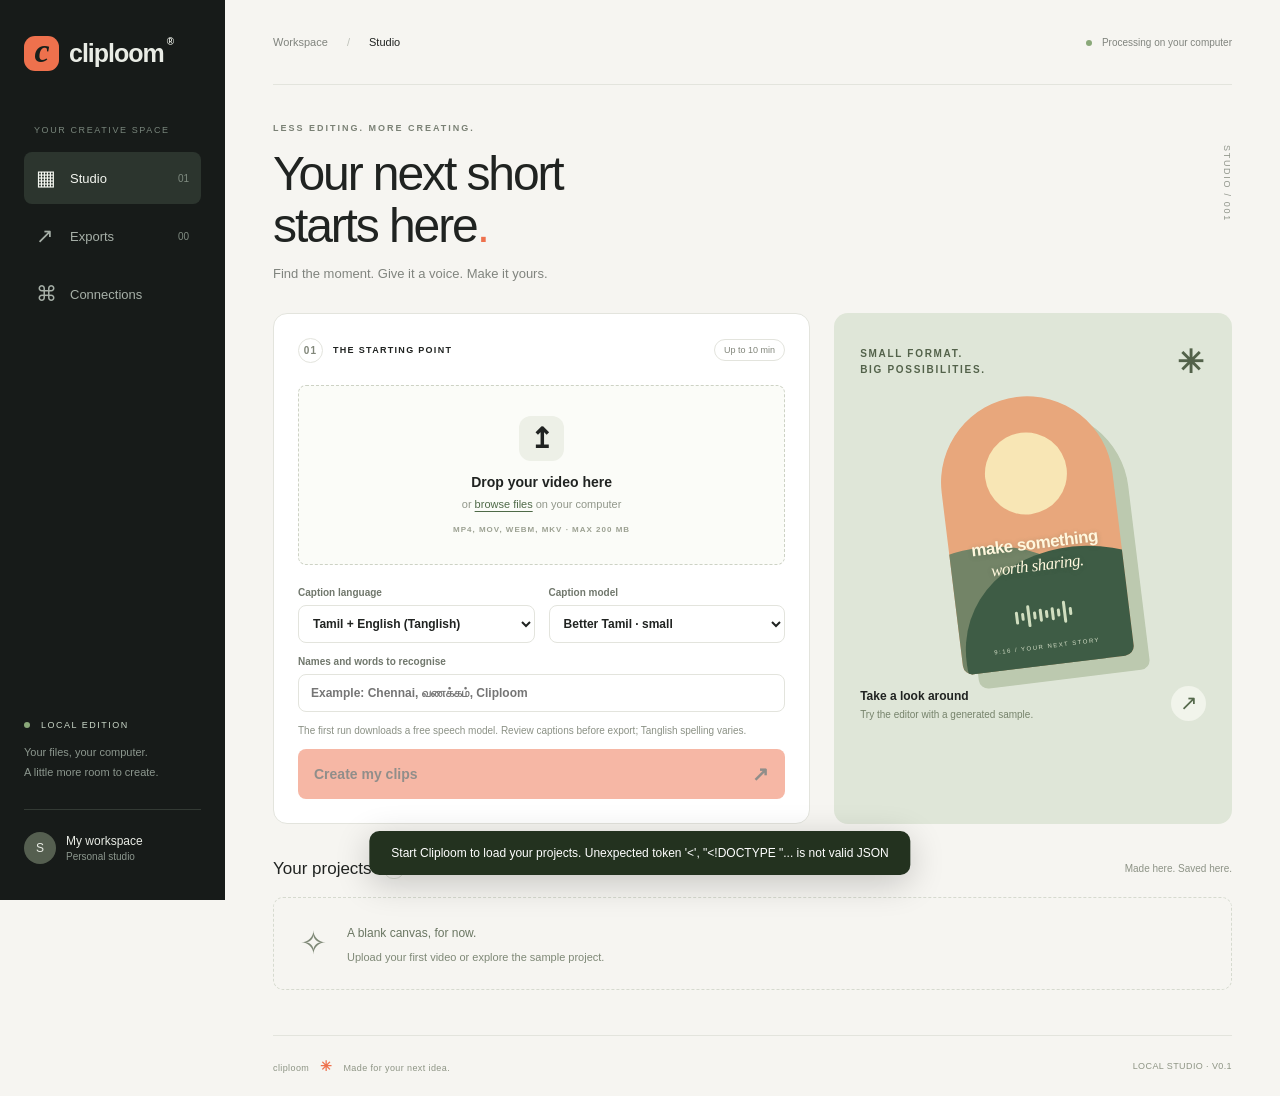
==== static/index.html @ 03f99c0c "Release Cliploom local editor and public site" ====
<!doctype html>
<html lang="en"><head><meta charset="utf-8"><meta name="viewport" content="width=device-width,initial-scale=1"><meta name="theme-color" content="#141517"><meta name="description" content="Add Tamil, Tanglish and English subtitles to videos. Edit captions, choose six colours and export vertical MP4 clips or SRT captions with Cliploom."><title>Cliploom — Tamil & Tanglish Video Subtitle Adder</title><link rel="icon" href="/static/icon.svg"><link rel="manifest" href="/static/manifest.json"><link rel="stylesheet" href="/static/style.css"><script defer src="/static/app.js"></script></head>
<body>
<aside class="sidebar"><a class="brand" href="/"><span class="brand-icon">c</span>cliploom<span class="brand-dot">®</span></a><div class="workspace-label">YOUR CREATIVE SPACE</div><nav><button class="nav-item active" data-view="studio"><span>▦</span> Studio <small>01</small></button><button class="nav-item" data-view="exports"><span>↗</span> Exports <small id="export-count">00</small></button><button class="nav-item" data-view="connect"><span>⌘</span> Connections</button></nav><div class="sidebar-foot"><div class="local-badge"><i></i> LOCAL EDITION</div><p>Your files, your computer.<br>A little more room to create.</p><div class="profile"><span>S</span><div>My workspace<small>Personal studio</small></div></div></div></aside>
<main><header><div class="breadcrumb">Workspace <span>/</span> <b id="page-label">Studio</b></div><span class="private"><i></i> Processing on your computer</span></header>
<section id="studio-view" class="view">
<div class="page-heading"><div class="eyebrow">LESS EDITING. MORE CREATING.</div><h1>Your next short<br>starts here<span>.</span></h1><p>Find the moment. Give it a voice. Make it yours.</p><span class="edition">STUDIO / 001</span></div>
<div class="create-grid"><div class="upload-card"><div class="card-top"><span class="step">01</span><span>THE STARTING POINT</span><span class="tag">Up to 10 min</span></div><label class="dropzone" id="dropzone" for="video-input"><input id="video-input" type="file" accept=".mp4,.mov,.webm,.mkv"><span class="upload-symbol">↥</span><strong id="file-label">Drop your video here</strong><span>or <u>browse files</u> on your computer</span><small>MP4, MOV, WEBM, MKV · MAX 200 MB</small></label><div class="upload-options"><label>Caption language<select id="language"><option value="mixed">Tamil + English (Tanglish)</option><option value="ta">Tamil</option><option value="en">English</option><option value="auto">Auto-detect</option></select></label><label>Caption model<select id="quality"><option value="small">Better Tamil · small</option><option value="base">Faster · base</option><option value="tiny">Quick draft · tiny</option></select></label></div><label class="vocabulary-label">Names and words to recognise<input id="vocabulary" maxlength="1000" placeholder="Example: Chennai, வணக்கம், Cliploom"></label><p class="fineprint">The first run downloads a free speech model. Review captions before export; Tanglish spelling varies.</p><button class="primary wide" id="create-btn" disabled>Create my clips <span>↗</span></button><button class="secondary wide mobile-demo" id="demo-mobile">Try a sample project ↗</button><div class="upload-progress" id="upload-progress" hidden><progress max="100" value="0"></progress><span></span></div></div>
<div class="inspiration"><div class="inspiration-top"><span>SMALL FORMAT.<br>BIG POSSIBILITIES.</span><span class="spark">✳</span></div><div class="art-frame"><div class="art-sun"></div><div class="art-hill one"></div><div class="art-hill two"></div><span class="art-caption">make something<br><em>worth sharing.</em></span><div class="art-timeline"><i></i><i></i><i></i><i></i><i></i><i></i><i></i><i></i><i></i><i></i></div><span class="art-label">9:16 / YOUR NEXT STORY</span></div><div class="demo-link"><div><strong>Take a look around</strong><small>Try the editor with a generated sample.</small></div><button id="demo-btn" aria-label="Create a sample project">↗</button></div></div></div>
<div class="section-heading"><h2>Your projects <span id="project-count">0</span></h2><span>Made here. Saved here.</span></div><div id="project-list" class="project-grid"></div><div id="empty-state" class="empty"><span>✧</span><div><strong>A blank canvas, for now.</strong><p>Upload your first video or explore the sample project.</p></div></div>
</section>
<section id="editor-view" class="view" hidden><button class="text-button" id="back-btn">← Back to studio</button><div class="editor-title"><div><div class="eyebrow">THE EDITING ROOM</div><h1 id="project-name"></h1></div><span class="pill" id="project-badge"></span></div><div id="job-panel" class="job-panel" hidden><span class="spinner"></span><div><strong id="job-message"></strong><progress id="job-progress" max="100"></progress><p id="job-error"></p></div><button id="retry-btn" class="secondary" hidden>Retry captions</button></div>
<div class="editor-grid"><div class="preview-panel"><div class="video-wrap"><video id="preview" controls playsinline preload="metadata"></video><div id="caption-overlay"></div></div><div class="preview-note">Source preview · framing and caption styling are applied during export</div><div class="range-controls"><label>Start (seconds)<input type="number" id="clip-start" min="0" step="0.1" value="0"></label><span>→</span><label>End (seconds)<input type="number" id="clip-end" min="0" step="0.1" value="30"></label><button id="preview-range" class="secondary">Play selection</button></div><div class="export-options"><label>Clip title<input id="clip-title" maxlength="120" value="My short"></label><div class="two-cols"><label>Frame<select id="framing"><option value="fit">Fit · keep whole frame</option><option value="crop">Fill · centre crop</option></select></label><label>Caption style<select id="caption-style"><option value="bold">Sunshine yellow</option><option value="clean">Clean white</option><option value="mint">Mint green</option><option value="coral">Coral pink</option><option value="lavender">Lavender</option><option value="sky">Sky blue</option></select></label></div><label class="check-label"><input type="checkbox" id="burn-captions" checked> Include captions in video</label><button class="primary wide" id="render-btn">Export vertical clip <span>↗</span></button><small class="fineprint">720 × 1280 · MP4 · Up to 90 seconds per clip · No watermark</small></div></div>
<div class="edit-panel"><div class="tabbar"><button class="selected" data-tab="clips">Suggested cuts</button><button data-tab="captions">Captions</button></div><div id="clips-tab"><p class="panel-intro" id="suggestion-note">Starting points based on transcript timing. Adjust the range to tell a complete story.</p><div id="clip-list"></div><div class="ai-box"><span class="eyebrow">OPTIONAL / LOCAL AI</span><strong>A second pair of eyes.</strong><p>Use an installed Ollama model to suggest moments and titles.</p><select id="ollama-model"><option value="">Checking local models…</option></select><button class="secondary wide" id="suggest-btn" disabled>Suggest with local AI</button><small id="ollama-note"></small></div></div><div id="captions-tab" hidden><p class="panel-intro">Click a timestamp to jump. Correct the text, then save before exporting.</p><div id="caption-list"></div><button class="secondary wide" id="save-captions">Save caption edits</button><p id="caption-save-state" aria-live="polite"></p></div></div></div><div class="section-heading"><h2>Finished clips</h2><span>Ready for your next audience.</span></div><div id="project-exports" class="project-grid"></div></section>
<section id="exports-view" class="view" hidden><div class="page-heading"><div class="eyebrow">READY WHEN YOU ARE</div><h1>Your finished<br>stories<span>.</span></h1><p>Every export, in one place.</p></div><div id="all-exports" class="project-grid"></div></section>
<section id="connect-view" class="view" hidden><div class="page-heading"><div class="eyebrow">YOUR WORKFLOW, CONNECTED</div><h1>Bring your<br>assistant along<span>.</span></h1><p>Use the same studio from a compatible MCP client.</p></div><div class="connection-grid"><article class="connection-card"><span class="connection-icon">⌘</span><h2>MCP connection</h2><p>List projects, read transcripts, request an export, and find finished clips. Start Cliploom first, then connect using the included configuration file.</p><div class="code-label">IN YOUR CLIPLOOM FOLDER</div><code>mcp-config.json</code><p class="fineprint">Local stdio transport. Compatible desktop clients can launch it. Cloud-only assistants need additional hosting and authentication.</p><div class="chips"><span>list_projects</span><span>get_project</span><span>render_clip</span><span>get_exports</span></div></article><article class="connection-card"><span class="connection-icon orange">✳</span><h2>Keep your budget for later.</h2><p>This edition processes video and speech on your computer. No paid AI account is required.</p><ul class="feature-list"><li>Local speech recognition</li><li>Optional Ollama integration</li><li>No watermark on exports</li><li>Files stored in the app’s data folder</li></ul><p class="fineprint">Public hosting, payments, channel publishing and native mobile apps are future work. This is your personal working prototype.</p></article></div></section>
<footer><span>cliploom <b>✳</b> Made for your next idea.</span><span>LOCAL STUDIO · V0.1</span></footer></main><div id="toast" role="status" aria-live="polite" hidden></div>
</body></html>
---- static/style.css ----
:root{--bg:#f6f5f1;--ink:#202321;--muted:#80847e;--line:#e3e4dd;--orange:#ee714d;--dark:#171b19;--paper:#fff;--green:#496a4b}*{box-sizing:border-box}body{margin:0;background:var(--bg);color:var(--ink);font:14px 'Segoe UI',Arial,sans-serif}button,input,select,textarea{font:inherit}button,a,input,select,textarea{outline-offset:4px}button{cursor:pointer}button:disabled{opacity:.5;cursor:not-allowed}button{border:0}a{color:inherit}button,input,select,textarea{border-radius:8px}input,select,textarea{border:1px solid var(--line);padding:11px 12px;background:white;color:var(--ink)}input:focus,select:focus,textarea:focus{outline:2px solid #ee714d77}label{font-size:12px;font-weight:600}select,input:not([type=checkbox]),textarea{width:100%;margin-top:7px}.sidebar{width:225px;background:var(--dark);color:#e9ece5;position:fixed;inset:0 auto 0 0;padding:36px 24px;display:flex;flex-direction:column}.brand{font-size:25px;font-weight:700;letter-spacing:-1px;display:flex;align-items:center;gap:10px;text-decoration:none}.brand-icon{background:var(--orange);font:italic 700 34px Georgia;color:#17201b;border-radius:11px;width:35px;height:35px;text-align:center;line-height:30px}.brand-dot{font-size:10px;margin-left:-7px;align-self:flex-start}.workspace-label{font-size:9px;letter-spacing:1.6px;color:#78857b;margin:54px 10px 17px}nav{display:grid;gap:6px}.nav-item{background:transparent;color:#a7b0a8;text-align:left;padding:14px 12px;display:flex;align-items:center;gap:12px;font-size:13px}.nav-item span{font-size:21px;width:22px}.nav-item small{margin-left:auto;font-size:10px;color:#7f8b80}.nav-item.active{background:#2c352e;color:#f4f6f0}.sidebar-foot{margin-top:auto}.local-badge{font-size:9px;letter-spacing:1.5px;color:#c9d6c7}.local-badge i,.private i{display:inline-block;width:6px;height:6px;background:#8aa879;border-radius:100%;margin-right:7px}.sidebar-foot p{font-size:11px;line-height:1.8;color:#8c978e;margin:13px 0 26px}.profile{border-top:1px solid #333a34;padding-top:22px;display:flex;gap:10px;align-items:center;font-size:12px}.profile>span{background:#555f50;border-radius:50%;width:32px;height:32px;display:grid;place-items:center}.profile small{display:block;color:#8c978e;font-size:10px;margin-top:3px}main{margin-left:225px;padding:0 48px;max-width:1700px}header{height:85px;border-bottom:1px solid var(--line);display:flex;justify-content:space-between;align-items:center;font-size:11px;color:var(--muted)}.breadcrumb span{margin:0 16px;color:#bec1b9}.breadcrumb b{color:var(--ink);font-weight:500}.private{font-size:10px}.view{padding-top:38px}[hidden]{display:none!important}.page-heading{position:relative;margin-bottom:32px}.eyebrow{font-size:9px;letter-spacing:2px;font-weight:700;color:#7a8175}.page-heading h1{font-size:48px;letter-spacing:-2.1px;line-height:1.08;font-weight:500;margin:15px 0 14px}.page-heading h1>span{color:var(--orange)}.page-heading p{font-size:13px;color:var(--muted)}.edition{position:absolute;right:0;top:22px;font-size:9px;letter-spacing:1.7px;color:#90958b;writing-mode:vertical-rl}.create-grid{display:grid;grid-template-columns:1.35fr 1fr;gap:24px}.upload-card{background:white;border:1px solid var(--line);border-radius:14px;padding:24px}.card-top{display:flex;align-items:center;gap:10px;font-size:9px;letter-spacing:1.3px;font-weight:600}.step{width:25px;height:25px;border:1px solid var(--line);border-radius:50%;display:grid;place-items:center;color:#808679;font-size:10px}.tag{margin-left:auto;border:1px solid var(--line);border-radius:30px;padding:5px 9px;letter-spacing:0;font-size:9px;font-weight:400;color:#81857a}.dropzone{margin:22px 0;min-height:180px;border:1px dashed #cdd2c5;background:#fbfcf8;border-radius:8px;display:flex;align-items:center;justify-content:center;flex-direction:column;cursor:pointer;gap:8px}.dropzone.drag{background:#f6e6dd;border-color:var(--orange)}.dropzone input{position:absolute;width:1px;height:1px;opacity:0}.dropzone:focus-within{outline:2px solid var(--orange)}.upload-symbol{font-size:28px;background:#edf0e7;border-radius:12px;width:45px;height:45px;display:grid;place-items:center;margin-bottom:5px}.dropzone strong{font-size:14px;max-width:90%;overflow:hidden;text-overflow:ellipsis;white-space:nowrap}.dropzone>span:not(.upload-symbol){font-weight:400;font-size:11px;color:#91978a}.dropzone u{color:#4f6a48;text-underline-offset:3px}.dropzone small{font-size:8px;letter-spacing:1px;color:#9ca192;margin-top:7px}.upload-options,.two-cols{display:grid;grid-template-columns:1fr 1fr;gap:14px}.upload-options label{font-size:10px;color:#70776c}.upload-options select{font-size:12px;padding:10px}.fineprint{font-size:10px;line-height:1.7;color:#8b9185}.primary{background:var(--orange);padding:13px 16px;color:#241f18;text-align:left;font-weight:600;display:flex;justify-content:space-between;align-items:center}.primary span{font-size:20px}.primary:hover:not(:disabled){background:#e9613c}.wide{width:100%}.secondary{border:1px solid #d6dacf;background:#fafbf7;color:#3d4c38;padding:10px 15px;font-size:12px}.secondary:hover:not(:disabled){background:#edf1e8}.inspiration{border-radius:14px;background:#dfe6d8;padding:24px 26px 20px;position:relative;overflow:hidden}.inspiration-top{display:flex;justify-content:space-between;align-items:center;font-size:10px;letter-spacing:1.7px;line-height:1.6;color:#53624a;font-weight:600}.spark{font-size:32px}.art-frame{position:relative;height:270px;width:172px;margin:8px auto 15px;border-radius:90px 90px 10px 10px;background:#e8a77c;overflow:hidden;transform:rotate(-7deg);box-shadow:14px 16px 0 #bcc9af}.art-sun{position:absolute;background:#f8e6b5;width:82px;height:82px;border-radius:50%;top:36px;left:45px}.art-hill{position:absolute;width:280px;height:230px;border-radius:50%;bottom:-110px;left:-130px;transform:rotate(-25deg);background:#738467}.art-hill.two{background:#3e5c45;left:0;bottom:-120px;transform:rotate(25deg)}.art-caption{position:absolute;top:137px;width:100%;text-align:center;color:#fff7dd;font-size:17px;letter-spacing:-.5px;font-weight:600;line-height:1.3;text-shadow:0 1px 5px #3e5c4555}.art-caption em{font-family:Georgia;font-weight:400}.art-timeline{display:flex;align-items:center;justify-content:center;gap:3px;position:absolute;bottom:40px;left:20px;right:20px}.art-timeline i{width:3px;height:13px;background:#d0debf;border-radius:2px}.art-timeline i:nth-child(3n){height:22px}.art-timeline i:nth-child(2n){height:8px}.art-label{position:absolute;bottom:16px;width:100%;text-align:center;font-size:6px;letter-spacing:1.5px;color:#d4dec7}.demo-link{display:flex;justify-content:space-between;align-items:center;margin-top:20px}.demo-link strong{font-size:12px;font-weight:600}.demo-link small{display:block;font-size:10px;color:#76836b;margin-top:6px}.demo-link button{width:35px;height:35px;background:#f1f4eb;border-radius:50%;font-size:21px;color:#55694c}.section-heading{display:flex;justify-content:space-between;align-items:center;margin:35px 0 18px}.section-heading h2{font-size:17px;font-weight:500;margin:0}.section-heading h2 span{font-size:11px;margin-left:8px;border:1px solid #d9ddd2;border-radius:20px;padding:2px 6px;color:#858f7c}.section-heading>span{color:#8d9386;font-size:10px}.empty{border:1px dashed #d6dacf;border-radius:10px;padding:26px;display:flex;gap:20px;align-items:center;color:#7e8876}.empty>span{font-size:32px}.empty strong{font-size:12px;font-weight:500;color:#6a7662}.empty p{font-size:11px;margin-bottom:0}.project-grid{display:grid;grid-template-columns:repeat(3,1fr);gap:18px}.project-card{border:1px solid var(--line);background:white;border-radius:12px;overflow:hidden;text-align:left;padding:0;color:var(--ink)}.project-card .thumb{aspect-ratio:16/9;background:#dce3d5;position:relative;display:grid;place-items:center;overflow:hidden}.thumb img{width:100%;height:100%;object-fit:cover}.thumb .placeholder{font-size:32px;color:#829173}.thumb .duration{position:absolute;right:10px;bottom:10px;background:#202820bb;color:white;font-size:10px;border-radius:4px;padding:3px 6px}.project-info{padding:15px}.project-info strong{font-size:12px;font-weight:600;display:block;overflow:hidden;text-overflow:ellipsis;white-space:nowrap}.project-info small{display:block;margin-top:8px;font-size:10px;color:#8b9482}.project-card:hover{border-color:#9eaf8e}.project-card video{width:100%;background:#161a17;max-height:300px}.download-actions{display:flex;gap:10px;padding:0 15px 15px;font-size:11px}.download-actions a{text-decoration:none;background:#edf1e7;padding:8px;border-radius:5px}.text-button{background:none;padding:0;color:#738067;font-size:11px;margin-bottom:24px}.editor-title{display:flex;justify-content:space-between;align-items:center;gap:15px;margin-bottom:24px}.editor-title h1{font-size:27px;font-weight:500;letter-spacing:-1px;word-break:break-word}.pill{font-size:9px;letter-spacing:1px;padding:7px 10px;border:1px solid #d3dacb;border-radius:20px;white-space:nowrap}.editor-grid{display:grid;grid-template-columns:1.1fr 1fr;gap:24px}.preview-panel,.edit-panel{background:white;border:1px solid var(--line);border-radius:12px;overflow:hidden}.video-wrap{position:relative;background:#111713;min-height:220px;display:grid;place-items:center}.video-wrap video{width:100%;max-height:400px}.preview-note{padding:10px 18px;font-size:9px;color:#8a9481;border-bottom:1px solid var(--line)}#caption-overlay{position:absolute;bottom:55px;left:15%;right:15%;text-align:center;color:#ffda58;text-shadow:1px 1px 3px black;font-size:18px;font-weight:700;pointer-events:none}.range-controls{padding:20px;display:flex;align-items:end;gap:9px}.range-controls label{flex:1;min-width:0;font-size:10px}.range-controls>span{padding-bottom:12px}.range-controls input{padding:10px}.range-controls button{height:39px;font-size:10px}.export-options{padding:0 20px 20px;display:grid;gap:15px}.check-label{display:flex;align-items:center;gap:8px;font-size:12px}.check-label input{accent-color:var(--orange)}.tabbar{display:flex;border-bottom:1px solid var(--line);padding:0 20px}.tabbar button{border-radius:0;background:none;padding:20px 15px;color:#818d75;font-size:12px;border-bottom:2px solid transparent}.tabbar .selected{border-color:var(--orange);color:#25311f}.panel-intro{font-size:11px;line-height:1.7;color:#858e7d;margin:20px}#clip-list{padding:0 20px}.clip-choice{background:#f6f8f2;border:1px solid #e3e8dc;padding:15px;margin-bottom:12px;text-align:left;width:100%}.clip-choice small{color:#7f8e70;font-size:10px}.clip-choice strong{display:block;line-height:1.5;font-size:13px;margin-top:7px;font-weight:500}.clip-choice:hover{border-color:#7e956d}.ai-box{margin:24px 20px;padding:20px;background:#f6f2eb;border-radius:9px}.ai-box>strong{display:block;margin-top:12px;font-family:Georgia;font-size:20px;font-weight:400}.ai-box p{font-size:11px;line-height:1.7;color:#948773}.ai-box select{margin-bottom:10px;font-size:11px}.ai-box small{display:block;margin-top:10px;font-size:10px;color:#948773}.job-panel{display:flex;gap:18px;align-items:center;background:#edf0e6;border:1px solid #d6deca;padding:18px;border-radius:9px;margin-bottom:20px}.job-panel>div{flex:1}.job-panel strong{font-size:12px}.job-panel p{font-size:11px;white-space:pre-wrap;word-break:break-word}.spinner{width:20px;height:20px;border:2px solid #bdc9b0;border-top-color:#4c633b;border-radius:50%;animation:spin 1s linear infinite}progress{width:100%;height:5px;accent-color:var(--orange);display:block;margin:12px 0}.upload-progress span{font-size:11px}.caption-row{padding:10px 20px;border-bottom:1px solid #edf0e8}.caption-row button{background:none;color:#869878;font-size:10px;padding:0}.caption-row textarea{font-size:12px;resize:vertical;min-height:60px;line-height:1.5}.caption-row.active{background:#fff3e5}#caption-list{max-height:420px;overflow:auto}#save-captions{margin:15px 20px;width:calc(100% - 40px)}#caption-save-state{font-size:11px;color:#687b54;padding:0 20px}.connection-grid{display:grid;grid-template-columns:1fr 1fr;gap:22px}.connection-card{background:white;border:1px solid var(--line);border-radius:12px;padding:30px}.connection-icon{font-size:32px;color:#657a54}.connection-icon.orange{color:var(--orange)}.connection-card h2{font-weight:500;font-size:22px}.connection-card p{font-size:12px;line-height:1.9;color:#7b8573}.code-label{font-size:9px;letter-spacing:1.5px;margin:24px 0 10px;color:#839178}.connection-card code{display:block;background:#f0f3eb;padding:15px;border-radius:6px}.chips{display:flex;gap:7px;flex-wrap:wrap;margin-top:20px}.chips span{background:#edf1e6;font:10px monospace;padding:7px;border-radius:4px}.feature-list{list-style:none;padding:0;font-size:12px;color:#68785d;line-height:2.5}.feature-list li:before{content:'✓';margin-right:10px}footer{display:flex;justify-content:space-between;align-items:center;border-top:1px solid var(--line);margin-top:45px;padding:22px 0;color:#8d9484;font-size:9px;letter-spacing:.4px}footer b{color:var(--orange);font-size:14px;margin:0 8px}#toast{position:fixed;bottom:25px;left:50%;transform:translateX(-50%);padding:15px 22px;background:#23321f;color:white;border-radius:10px;box-shadow:0 8px 35px #0003;z-index:99;font-size:12px;max-width:90%;white-space:pre-line}@keyframes spin{to{transform:rotate(360deg)}}@media(min-width:1450px){main{padding:0 65px}.create-grid{grid-template-columns:1.4fr 1fr}.art-frame{height:280px}}@media(max-width:1100px){.sidebar{width:180px;padding:30px 18px}.brand{font-size:22px}main{margin-left:180px;padding:0 28px}.create-grid{grid-template-columns:1.3fr 1fr;gap:16px}.upload-card{padding:18px}.inspiration{padding:20px}.project-grid{grid-template-columns:repeat(2,1fr)}.editor-grid{grid-template-columns:1fr}.range-controls{max-width:600px}.private{display:none}}@media(max-width:700px){.sidebar{position:static;width:100%;height:auto;padding:18px 20px;display:flex;flex-direction:row;align-items:center;justify-content:space-between}.brand{font-size:22px}.brand-icon{width:29px;height:29px;font-size:29px;line-height:25px}.workspace-label,.sidebar-foot,.nav-item small{display:none}nav{display:flex;gap:4px}.nav-item{font-size:0;padding:8px}.nav-item span{font-size:21px}.nav-item[data-view=connect]{font-size:0}main{margin-left:0;padding:0 20px}header{height:55px}.view{padding-top:27px}.page-heading h1{font-size:40px}.create-grid{grid-template-columns:1fr}.inspiration{display:none}.project-grid{grid-template-columns:1fr 1fr;gap:10px}.project-info{padding:12px}.project-info strong{font-size:11px}.section-heading>span{display:none}.connection-grid{grid-template-columns:1fr}.editor-title h1{font-size:22px}.range-controls{padding:15px}.range-controls button{padding:8px}.export-options{padding:0 15px 15px}.job-panel{align-items:flex-start;gap:10px}.job-panel .secondary{font-size:10px}footer{font-size:8px}.edition{display:none}.editor-title{flex-wrap:wrap}.empty{padding:20px}.art-frame{margin:20px auto}.download-actions{flex-wrap:wrap}}@media(prefers-reduced-motion:reduce){.spinner{animation:none}}
.mobile-demo{display:none;margin-top:12px}@media(max-width:700px){.mobile-demo{display:block}}
.vocabulary-label{display:block;margin-top:13px;font-size:10px;color:#70776c}.vocabulary-label input{font-size:12px;margin-top:7px}
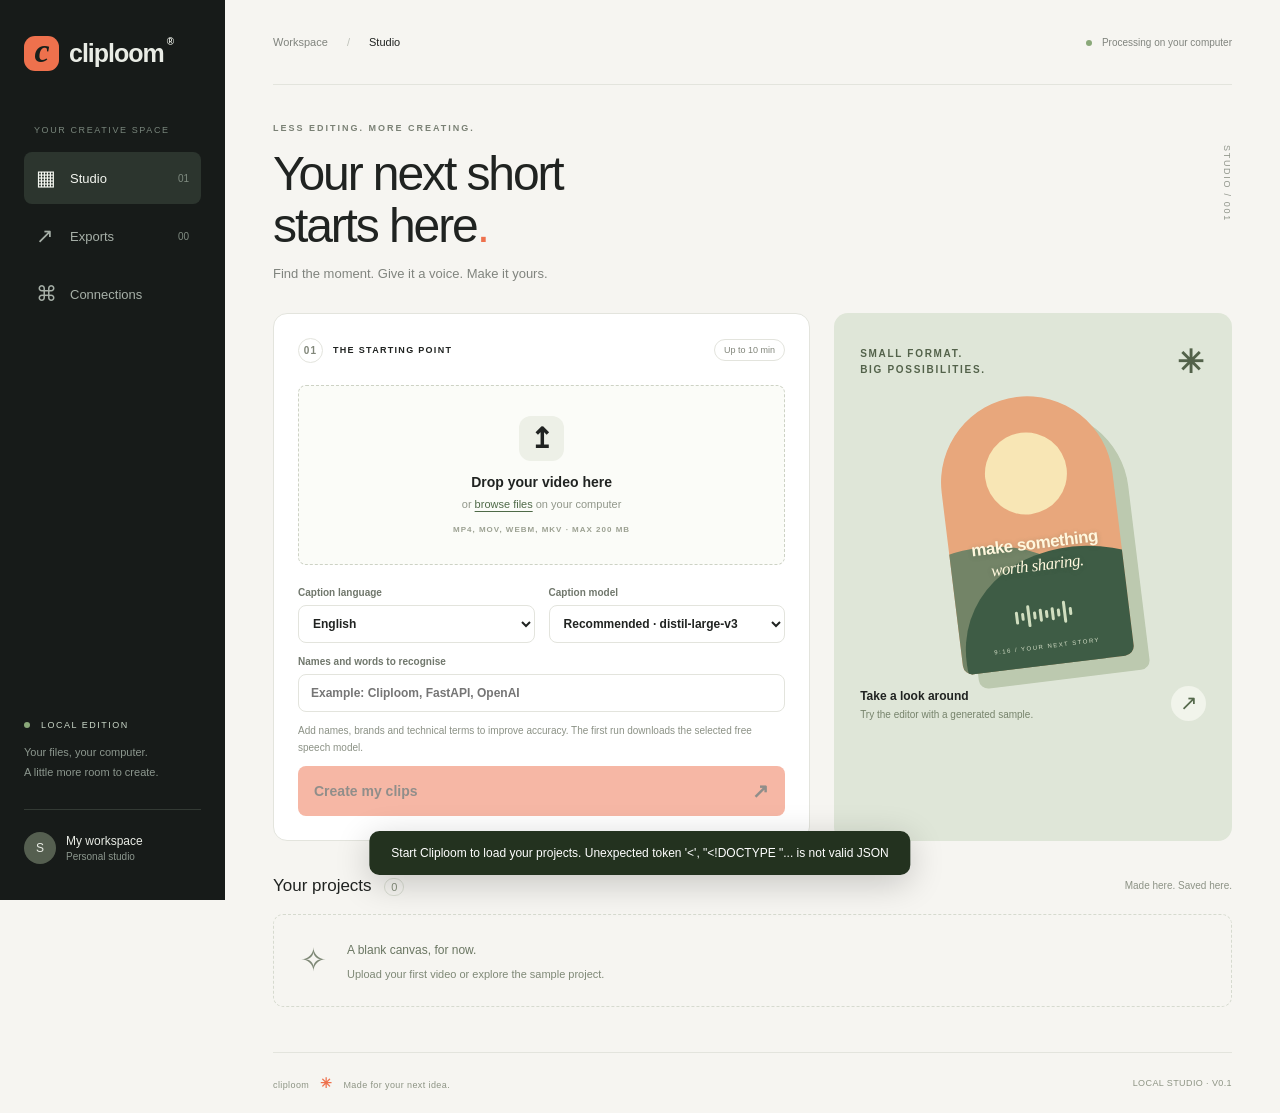
==== commit 9507d78f: "Improve English subtitles and browser video workflow" ====
--- a/static/index.html
+++ b/static/index.html
@@ -1,18 +1,321 @@
 <!doctype html>
-<html lang="en"><head><meta charset="utf-8"><meta name="viewport" content="width=device-width,initial-scale=1"><meta name="theme-color" content="#141517"><meta name="description" content="Add Tamil, Tanglish and English subtitles to videos. Edit captions, choose six colours and export vertical MP4 clips or SRT captions with Cliploom."><title>Cliploom — Tamil & Tanglish Video Subtitle Adder</title><link rel="icon" href="/static/icon.svg"><link rel="manifest" href="/static/manifest.json"><link rel="stylesheet" href="/static/style.css"><script defer src="/static/app.js"></script></head>
+<html lang="en">
+<head>
+<meta charset="utf-8">
+<meta name="viewport" content="width=device-width,initial-scale=1">
+<meta name="theme-color" content="#141517">
+<meta name="description" content="Generate accurate English subtitles locally. Edit captions, review low-confidence words and export vertical MP4 clips or SRT captions with Cliploom.">
+<title>Cliploom — English Video Subtitle Editor</title>
+<link rel="icon" href="/static/icon.svg">
+<link rel="manifest" href="/static/manifest.json">
+<link rel="stylesheet" href="/static/style.css">
+<script defer src="/static/app.js">
+</script>
+</head>
 <body>
-<aside class="sidebar"><a class="brand" href="/"><span class="brand-icon">c</span>cliploom<span class="brand-dot">®</span></a><div class="workspace-label">YOUR CREATIVE SPACE</div><nav><button class="nav-item active" data-view="studio"><span>▦</span> Studio <small>01</small></button><button class="nav-item" data-view="exports"><span>↗</span> Exports <small id="export-count">00</small></button><button class="nav-item" data-view="connect"><span>⌘</span> Connections</button></nav><div class="sidebar-foot"><div class="local-badge"><i></i> LOCAL EDITION</div><p>Your files, your computer.<br>A little more room to create.</p><div class="profile"><span>S</span><div>My workspace<small>Personal studio</small></div></div></div></aside>
-<main><header><div class="breadcrumb">Workspace <span>/</span> <b id="page-label">Studio</b></div><span class="private"><i></i> Processing on your computer</span></header>
+<aside class="sidebar">
+<a class="brand" href="/">
+<span class="brand-icon">c</span>cliploom<span class="brand-dot">®</span>
+</a>
+<div class="workspace-label">YOUR CREATIVE SPACE</div>
+<nav>
+<button class="nav-item active" data-view="studio">
+<span>▦</span> Studio <small>01</small>
+</button>
+<button class="nav-item" data-view="exports">
+<span>↗</span> Exports <small id="export-count">00</small>
+</button>
+<button class="nav-item" data-view="connect">
+<span>⌘</span> Connections</button>
+</nav>
+<div class="sidebar-foot">
+<div class="local-badge">
+<i>
+</i> LOCAL EDITION</div>
+<p>Your files, your computer.<br>A little more room to create.</p>
+<div class="profile">
+<span>S</span>
+<div>My workspace<small>Personal studio</small>
+</div>
+</div>
+</div>
+</aside>
+<main>
+<header>
+<div class="breadcrumb">Workspace <span>/</span> <b id="page-label">Studio</b>
+</div>
+<span class="private">
+<i>
+</i> Processing on your computer</span>
+</header>
 <section id="studio-view" class="view">
-<div class="page-heading"><div class="eyebrow">LESS EDITING. MORE CREATING.</div><h1>Your next short<br>starts here<span>.</span></h1><p>Find the moment. Give it a voice. Make it yours.</p><span class="edition">STUDIO / 001</span></div>
-<div class="create-grid"><div class="upload-card"><div class="card-top"><span class="step">01</span><span>THE STARTING POINT</span><span class="tag">Up to 10 min</span></div><label class="dropzone" id="dropzone" for="video-input"><input id="video-input" type="file" accept=".mp4,.mov,.webm,.mkv"><span class="upload-symbol">↥</span><strong id="file-label">Drop your video here</strong><span>or <u>browse files</u> on your computer</span><small>MP4, MOV, WEBM, MKV · MAX 200 MB</small></label><div class="upload-options"><label>Caption language<select id="language"><option value="mixed">Tamil + English (Tanglish)</option><option value="ta">Tamil</option><option value="en">English</option><option value="auto">Auto-detect</option></select></label><label>Caption model<select id="quality"><option value="small">Better Tamil · small</option><option value="base">Faster · base</option><option value="tiny">Quick draft · tiny</option></select></label></div><label class="vocabulary-label">Names and words to recognise<input id="vocabulary" maxlength="1000" placeholder="Example: Chennai, வணக்கம், Cliploom"></label><p class="fineprint">The first run downloads a free speech model. Review captions before export; Tanglish spelling varies.</p><button class="primary wide" id="create-btn" disabled>Create my clips <span>↗</span></button><button class="secondary wide mobile-demo" id="demo-mobile">Try a sample project ↗</button><div class="upload-progress" id="upload-progress" hidden><progress max="100" value="0"></progress><span></span></div></div>
-<div class="inspiration"><div class="inspiration-top"><span>SMALL FORMAT.<br>BIG POSSIBILITIES.</span><span class="spark">✳</span></div><div class="art-frame"><div class="art-sun"></div><div class="art-hill one"></div><div class="art-hill two"></div><span class="art-caption">make something<br><em>worth sharing.</em></span><div class="art-timeline"><i></i><i></i><i></i><i></i><i></i><i></i><i></i><i></i><i></i><i></i></div><span class="art-label">9:16 / YOUR NEXT STORY</span></div><div class="demo-link"><div><strong>Take a look around</strong><small>Try the editor with a generated sample.</small></div><button id="demo-btn" aria-label="Create a sample project">↗</button></div></div></div>
-<div class="section-heading"><h2>Your projects <span id="project-count">0</span></h2><span>Made here. Saved here.</span></div><div id="project-list" class="project-grid"></div><div id="empty-state" class="empty"><span>✧</span><div><strong>A blank canvas, for now.</strong><p>Upload your first video or explore the sample project.</p></div></div>
+<div class="page-heading">
+<div class="eyebrow">LESS EDITING. MORE CREATING.</div>
+<h1>Your next short<br>starts here<span>.</span>
+</h1>
+<p>Find the moment. Give it a voice. Make it yours.</p>
+<span class="edition">STUDIO / 001</span>
+</div>
+<div class="create-grid">
+<div class="upload-card">
+<div class="card-top">
+<span class="step">01</span>
+<span>THE STARTING POINT</span>
+<span class="tag">Up to 10 min</span>
+</div>
+<label class="dropzone" id="dropzone" for="video-input">
+<input id="video-input" type="file" accept=".mp4,.mov,.webm,.mkv">
+<span class="upload-symbol">↥</span>
+<strong id="file-label">Drop your video here</strong>
+<span>or <u>browse files</u> on your computer</span>
+<small>MP4, MOV, WEBM, MKV · MAX 200 MB</small>
+</label>
+<div class="upload-options">
+<label>Caption language<select id="language">
+<option value="en" selected>English</option>
+</select>
+</label>
+<label>Caption model<select id="quality">
+<option value="small.en">Fast · small.en</option>
+<option value="medium.en">More accurate · medium.en</option>
+<option value="distil-large-v3" selected>Recommended · distil-large-v3</option>
+<option value="large-v3">Slowest, best accuracy · large-v3</option>
+</select>
+</label>
+</div>
+<label class="vocabulary-label">Names and words to recognise<input id="vocabulary" maxlength="1000" placeholder="Example: Cliploom, FastAPI, OpenAI">
+</label>
+<p class="fineprint">Add names, brands and technical terms to improve accuracy. The first run downloads the selected free speech model.</p>
+<button class="primary wide" id="create-btn" disabled>Create my clips <span>↗</span>
+</button>
+<button class="secondary wide mobile-demo" id="demo-mobile">Try a sample project ↗</button>
+<div class="upload-progress" id="upload-progress" hidden>
+<progress max="100" value="0">
+</progress>
+<span>
+</span>
+</div>
+</div>
+<div class="inspiration">
+<div class="inspiration-top">
+<span>SMALL FORMAT.<br>BIG POSSIBILITIES.</span>
+<span class="spark">✳</span>
+</div>
+<div class="art-frame">
+<div class="art-sun">
+</div>
+<div class="art-hill one">
+</div>
+<div class="art-hill two">
+</div>
+<span class="art-caption">make something<br>
+<em>worth sharing.</em>
+</span>
+<div class="art-timeline">
+<i>
+</i>
+<i>
+</i>
+<i>
+</i>
+<i>
+</i>
+<i>
+</i>
+<i>
+</i>
+<i>
+</i>
+<i>
+</i>
+<i>
+</i>
+<i>
+</i>
+</div>
+<span class="art-label">9:16 / YOUR NEXT STORY</span>
+</div>
+<div class="demo-link">
+<div>
+<strong>Take a look around</strong>
+<small>Try the editor with a generated sample.</small>
+</div>
+<button id="demo-btn" aria-label="Create a sample project">↗</button>
+</div>
+</div>
+</div>
+<div class="section-heading">
+<h2>Your projects <span id="project-count">0</span>
+</h2>
+<span>Made here. Saved here.</span>
+</div>
+<div id="project-list" class="project-grid">
+</div>
+<div id="empty-state" class="empty">
+<span>✧</span>
+<div>
+<strong>A blank canvas, for now.</strong>
+<p>Upload your first video or explore the sample project.</p>
+</div>
+</div>
 </section>
-<section id="editor-view" class="view" hidden><button class="text-button" id="back-btn">← Back to studio</button><div class="editor-title"><div><div class="eyebrow">THE EDITING ROOM</div><h1 id="project-name"></h1></div><span class="pill" id="project-badge"></span></div><div id="job-panel" class="job-panel" hidden><span class="spinner"></span><div><strong id="job-message"></strong><progress id="job-progress" max="100"></progress><p id="job-error"></p></div><button id="retry-btn" class="secondary" hidden>Retry captions</button></div>
-<div class="editor-grid"><div class="preview-panel"><div class="video-wrap"><video id="preview" controls playsinline preload="metadata"></video><div id="caption-overlay"></div></div><div class="preview-note">Source preview · framing and caption styling are applied during export</div><div class="range-controls"><label>Start (seconds)<input type="number" id="clip-start" min="0" step="0.1" value="0"></label><span>→</span><label>End (seconds)<input type="number" id="clip-end" min="0" step="0.1" value="30"></label><button id="preview-range" class="secondary">Play selection</button></div><div class="export-options"><label>Clip title<input id="clip-title" maxlength="120" value="My short"></label><div class="two-cols"><label>Frame<select id="framing"><option value="fit">Fit · keep whole frame</option><option value="crop">Fill · centre crop</option></select></label><label>Caption style<select id="caption-style"><option value="bold">Sunshine yellow</option><option value="clean">Clean white</option><option value="mint">Mint green</option><option value="coral">Coral pink</option><option value="lavender">Lavender</option><option value="sky">Sky blue</option></select></label></div><label class="check-label"><input type="checkbox" id="burn-captions" checked> Include captions in video</label><button class="primary wide" id="render-btn">Export vertical clip <span>↗</span></button><small class="fineprint">720 × 1280 · MP4 · Up to 90 seconds per clip · No watermark</small></div></div>
-<div class="edit-panel"><div class="tabbar"><button class="selected" data-tab="clips">Suggested cuts</button><button data-tab="captions">Captions</button></div><div id="clips-tab"><p class="panel-intro" id="suggestion-note">Starting points based on transcript timing. Adjust the range to tell a complete story.</p><div id="clip-list"></div><div class="ai-box"><span class="eyebrow">OPTIONAL / LOCAL AI</span><strong>A second pair of eyes.</strong><p>Use an installed Ollama model to suggest moments and titles.</p><select id="ollama-model"><option value="">Checking local models…</option></select><button class="secondary wide" id="suggest-btn" disabled>Suggest with local AI</button><small id="ollama-note"></small></div></div><div id="captions-tab" hidden><p class="panel-intro">Click a timestamp to jump. Correct the text, then save before exporting.</p><div id="caption-list"></div><button class="secondary wide" id="save-captions">Save caption edits</button><p id="caption-save-state" aria-live="polite"></p></div></div></div><div class="section-heading"><h2>Finished clips</h2><span>Ready for your next audience.</span></div><div id="project-exports" class="project-grid"></div></section>
-<section id="exports-view" class="view" hidden><div class="page-heading"><div class="eyebrow">READY WHEN YOU ARE</div><h1>Your finished<br>stories<span>.</span></h1><p>Every export, in one place.</p></div><div id="all-exports" class="project-grid"></div></section>
-<section id="connect-view" class="view" hidden><div class="page-heading"><div class="eyebrow">YOUR WORKFLOW, CONNECTED</div><h1>Bring your<br>assistant along<span>.</span></h1><p>Use the same studio from a compatible MCP client.</p></div><div class="connection-grid"><article class="connection-card"><span class="connection-icon">⌘</span><h2>MCP connection</h2><p>List projects, read transcripts, request an export, and find finished clips. Start Cliploom first, then connect using the included configuration file.</p><div class="code-label">IN YOUR CLIPLOOM FOLDER</div><code>mcp-config.json</code><p class="fineprint">Local stdio transport. Compatible desktop clients can launch it. Cloud-only assistants need additional hosting and authentication.</p><div class="chips"><span>list_projects</span><span>get_project</span><span>render_clip</span><span>get_exports</span></div></article><article class="connection-card"><span class="connection-icon orange">✳</span><h2>Keep your budget for later.</h2><p>This edition processes video and speech on your computer. No paid AI account is required.</p><ul class="feature-list"><li>Local speech recognition</li><li>Optional Ollama integration</li><li>No watermark on exports</li><li>Files stored in the app’s data folder</li></ul><p class="fineprint">Public hosting, payments, channel publishing and native mobile apps are future work. This is your personal working prototype.</p></article></div></section>
-<footer><span>cliploom <b>✳</b> Made for your next idea.</span><span>LOCAL STUDIO · V0.1</span></footer></main><div id="toast" role="status" aria-live="polite" hidden></div>
-</body></html>
+<section id="editor-view" class="view" hidden>
+<button class="text-button" id="back-btn">← Back to studio</button>
+<div class="editor-title">
+<div>
+<div class="eyebrow">THE EDITING ROOM</div>
+<h1 id="project-name">
+</h1>
+</div>
+<span class="pill" id="project-badge">
+</span>
+</div>
+<div id="job-panel" class="job-panel" hidden>
+<span class="spinner">
+</span>
+<div>
+<strong id="job-message">
+</strong>
+<progress id="job-progress" max="100">
+</progress>
+<p id="job-error">
+</p>
+</div>
+<button id="retry-btn" class="secondary" hidden>Retry captions</button>
+</div>
+<div class="editor-grid">
+<div class="preview-panel">
+<div class="video-wrap">
+<video id="preview" controls playsinline preload="metadata">
+</video>
+<div id="caption-overlay">
+</div>
+</div>
+<div class="preview-note">Source preview · framing and caption styling are applied during export</div>
+<div class="range-controls">
+<label>Start (seconds)<input type="number" id="clip-start" min="0" step="0.1" value="0">
+</label>
+<span>→</span>
+<label>End (seconds)<input type="number" id="clip-end" min="0" step="0.1" value="30">
+</label>
+<button id="preview-range" class="secondary">Play selection</button>
+</div>
+<div class="export-options">
+<label>Clip title<input id="clip-title" maxlength="120" value="My short">
+</label>
+<div class="two-cols">
+<label>Frame<select id="framing">
+<option value="fit">Fit · keep whole frame</option>
+<option value="crop">Fill · centre crop</option>
+</select>
+</label>
+<label>Caption style<select id="caption-style">
+<option value="bold">Sunshine yellow</option>
+<option value="clean">Clean white</option>
+<option value="mint">Mint green</option>
+<option value="coral">Coral pink</option>
+<option value="lavender">Lavender</option>
+<option value="sky">Sky blue</option>
+</select>
+</label>
+</div>
+<label class="check-label">
+<input type="checkbox" id="burn-captions" checked> Include captions in video</label>
+<button class="primary wide" id="render-btn">Export vertical clip <span>↗</span>
+</button>
+<small class="fineprint">720 × 1280 · MP4 · Up to 90 seconds per clip · No watermark</small>
+</div>
+</div>
+<div class="edit-panel">
+<div class="tabbar">
+<button class="selected" data-tab="clips">Suggested cuts</button>
+<button data-tab="captions">Captions</button>
+</div>
+<div id="clips-tab">
+<p class="panel-intro" id="suggestion-note">Starting points based on transcript timing. Adjust the range to tell a complete story.</p>
+<div id="clip-list">
+</div>
+<div class="ai-box">
+<span class="eyebrow">OPTIONAL / LOCAL AI</span>
+<strong>A second pair of eyes.</strong>
+<p>Use an installed Ollama model to suggest moments and titles.</p>
+<select id="ollama-model">
+<option value="">Checking local models…</option>
+</select>
+<button class="secondary wide" id="suggest-btn" disabled>Suggest with local AI</button>
+<small id="ollama-note">
+</small>
+</div>
+</div>
+<div id="captions-tab" hidden>
+<p class="panel-intro">Click a timestamp to jump. Orange words have low confidence; click one to focus it for editing. Save corrections before exporting.</p>
+<div id="caption-list">
+</div>
+<button class="secondary wide" id="save-captions">Save caption edits</button>
+<p id="caption-save-state" aria-live="polite">
+</p>
+</div>
+</div>
+</div>
+<div class="section-heading">
+<h2>Finished clips</h2>
+<span>Ready for your next audience.</span>
+</div>
+<div id="project-exports" class="project-grid">
+</div>
+</section>
+<section id="exports-view" class="view" hidden>
+<div class="page-heading">
+<div class="eyebrow">READY WHEN YOU ARE</div>
+<h1>Your finished<br>stories<span>.</span>
+</h1>
+<p>Every export, in one place.</p>
+</div>
+<div id="all-exports" class="project-grid">
+</div>
+</section>
+<section id="connect-view" class="view" hidden>
+<div class="page-heading">
+<div class="eyebrow">YOUR WORKFLOW, CONNECTED</div>
+<h1>Bring your<br>assistant along<span>.</span>
+</h1>
+<p>Use the same studio from a compatible MCP client.</p>
+</div>
+<div class="connection-grid">
+<article class="connection-card">
+<span class="connection-icon">⌘</span>
+<h2>MCP connection</h2>
+<p>List projects, read transcripts, request an export, and find finished clips. Start Cliploom first, then connect using the included configuration file.</p>
+<div class="code-label">IN YOUR CLIPLOOM FOLDER</div>
+<code>mcp-config.json</code>
+<p class="fineprint">Local stdio transport. Compatible desktop clients can launch it. Cloud-only assistants need additional hosting and authentication.</p>
+<div class="chips">
+<span>list_projects</span>
+<span>get_project</span>
+<span>render_clip</span>
+<span>get_exports</span>
+</div>
+</article>
+<article class="connection-card">
+<span class="connection-icon orange">✳</span>
+<h2>Keep your budget for later.</h2>
+<p>This edition processes video and speech on your computer. No paid AI account is required.</p>
+<ul class="feature-list">
+<li>Local speech recognition</li>
+<li>Optional Ollama integration</li>
+<li>No watermark on exports</li>
+<li>Files stored in the app’s data folder</li>
+</ul>
+<p class="fineprint">Public hosting, payments, channel publishing and native mobile apps are future work. This is your personal working prototype.</p>
+</article>
+</div>
+</section>
+<footer>
+<span>cliploom <b>✳</b> Made for your next idea.</span>
+<span>LOCAL STUDIO · V0.1</span>
+</footer>
+</main>
+<div id="toast" role="status" aria-live="polite" hidden>
+</div>
+</body>
+</html>
--- a/static/style.css
+++ b/static/style.css
@@ -1,4 +1,231 @@
 
-:root{--bg:#f6f5f1;--ink:#202321;--muted:#80847e;--line:#e3e4dd;--orange:#ee714d;--dark:#171b19;--paper:#fff;--green:#496a4b}*{box-sizing:border-box}body{margin:0;background:var(--bg);color:var(--ink);font:14px 'Segoe UI',Arial,sans-serif}button,input,select,textarea{font:inherit}button,a,input,select,textarea{outline-offset:4px}button{cursor:pointer}button:disabled{opacity:.5;cursor:not-allowed}button{border:0}a{color:inherit}button,input,select,textarea{border-radius:8px}input,select,textarea{border:1px solid var(--line);padding:11px 12px;background:white;color:var(--ink)}input:focus,select:focus,textarea:focus{outline:2px solid #ee714d77}label{font-size:12px;font-weight:600}select,input:not([type=checkbox]),textarea{width:100%;margin-top:7px}.sidebar{width:225px;background:var(--dark);color:#e9ece5;position:fixed;inset:0 auto 0 0;padding:36px 24px;display:flex;flex-direction:column}.brand{font-size:25px;font-weight:700;letter-spacing:-1px;display:flex;align-items:center;gap:10px;text-decoration:none}.brand-icon{background:var(--orange);font:italic 700 34px Georgia;color:#17201b;border-radius:11px;width:35px;height:35px;text-align:center;line-height:30px}.brand-dot{font-size:10px;margin-left:-7px;align-self:flex-start}.workspace-label{font-size:9px;letter-spacing:1.6px;color:#78857b;margin:54px 10px 17px}nav{display:grid;gap:6px}.nav-item{background:transparent;color:#a7b0a8;text-align:left;padding:14px 12px;display:flex;align-items:center;gap:12px;font-size:13px}.nav-item span{font-size:21px;width:22px}.nav-item small{margin-left:auto;font-size:10px;color:#7f8b80}.nav-item.active{background:#2c352e;color:#f4f6f0}.sidebar-foot{margin-top:auto}.local-badge{font-size:9px;letter-spacing:1.5px;color:#c9d6c7}.local-badge i,.private i{display:inline-block;width:6px;height:6px;background:#8aa879;border-radius:100%;margin-right:7px}.sidebar-foot p{font-size:11px;line-height:1.8;color:#8c978e;margin:13px 0 26px}.profile{border-top:1px solid #333a34;padding-top:22px;display:flex;gap:10px;align-items:center;font-size:12px}.profile>span{background:#555f50;border-radius:50%;width:32px;height:32px;display:grid;place-items:center}.profile small{display:block;color:#8c978e;font-size:10px;margin-top:3px}main{margin-left:225px;padding:0 48px;max-width:1700px}header{height:85px;border-bottom:1px solid var(--line);display:flex;justify-content:space-between;align-items:center;font-size:11px;color:var(--muted)}.breadcrumb span{margin:0 16px;color:#bec1b9}.breadcrumb b{color:var(--ink);font-weight:500}.private{font-size:10px}.view{padding-top:38px}[hidden]{display:none!important}.page-heading{position:relative;margin-bottom:32px}.eyebrow{font-size:9px;letter-spacing:2px;font-weight:700;color:#7a8175}.page-heading h1{font-size:48px;letter-spacing:-2.1px;line-height:1.08;font-weight:500;margin:15px 0 14px}.page-heading h1>span{color:var(--orange)}.page-heading p{font-size:13px;color:var(--muted)}.edition{position:absolute;right:0;top:22px;font-size:9px;letter-spacing:1.7px;color:#90958b;writing-mode:vertical-rl}.create-grid{display:grid;grid-template-columns:1.35fr 1fr;gap:24px}.upload-card{background:white;border:1px solid var(--line);border-radius:14px;padding:24px}.card-top{display:flex;align-items:center;gap:10px;font-size:9px;letter-spacing:1.3px;font-weight:600}.step{width:25px;height:25px;border:1px solid var(--line);border-radius:50%;display:grid;place-items:center;color:#808679;font-size:10px}.tag{margin-left:auto;border:1px solid var(--line);border-radius:30px;padding:5px 9px;letter-spacing:0;font-size:9px;font-weight:400;color:#81857a}.dropzone{margin:22px 0;min-height:180px;border:1px dashed #cdd2c5;background:#fbfcf8;border-radius:8px;display:flex;align-items:center;justify-content:center;flex-direction:column;cursor:pointer;gap:8px}.dropzone.drag{background:#f6e6dd;border-color:var(--orange)}.dropzone input{position:absolute;width:1px;height:1px;opacity:0}.dropzone:focus-within{outline:2px solid var(--orange)}.upload-symbol{font-size:28px;background:#edf0e7;border-radius:12px;width:45px;height:45px;display:grid;place-items:center;margin-bottom:5px}.dropzone strong{font-size:14px;max-width:90%;overflow:hidden;text-overflow:ellipsis;white-space:nowrap}.dropzone>span:not(.upload-symbol){font-weight:400;font-size:11px;color:#91978a}.dropzone u{color:#4f6a48;text-underline-offset:3px}.dropzone small{font-size:8px;letter-spacing:1px;color:#9ca192;margin-top:7px}.upload-options,.two-cols{display:grid;grid-template-columns:1fr 1fr;gap:14px}.upload-options label{font-size:10px;color:#70776c}.upload-options select{font-size:12px;padding:10px}.fineprint{font-size:10px;line-height:1.7;color:#8b9185}.primary{background:var(--orange);padding:13px 16px;color:#241f18;text-align:left;font-weight:600;display:flex;justify-content:space-between;align-items:center}.primary span{font-size:20px}.primary:hover:not(:disabled){background:#e9613c}.wide{width:100%}.secondary{border:1px solid #d6dacf;background:#fafbf7;color:#3d4c38;padding:10px 15px;font-size:12px}.secondary:hover:not(:disabled){background:#edf1e8}.inspiration{border-radius:14px;background:#dfe6d8;padding:24px 26px 20px;position:relative;overflow:hidden}.inspiration-top{display:flex;justify-content:space-between;align-items:center;font-size:10px;letter-spacing:1.7px;line-height:1.6;color:#53624a;font-weight:600}.spark{font-size:32px}.art-frame{position:relative;height:270px;width:172px;margin:8px auto 15px;border-radius:90px 90px 10px 10px;background:#e8a77c;overflow:hidden;transform:rotate(-7deg);box-shadow:14px 16px 0 #bcc9af}.art-sun{position:absolute;background:#f8e6b5;width:82px;height:82px;border-radius:50%;top:36px;left:45px}.art-hill{position:absolute;width:280px;height:230px;border-radius:50%;bottom:-110px;left:-130px;transform:rotate(-25deg);background:#738467}.art-hill.two{background:#3e5c45;left:0;bottom:-120px;transform:rotate(25deg)}.art-caption{position:absolute;top:137px;width:100%;text-align:center;color:#fff7dd;font-size:17px;letter-spacing:-.5px;font-weight:600;line-height:1.3;text-shadow:0 1px 5px #3e5c4555}.art-caption em{font-family:Georgia;font-weight:400}.art-timeline{display:flex;align-items:center;justify-content:center;gap:3px;position:absolute;bottom:40px;left:20px;right:20px}.art-timeline i{width:3px;height:13px;background:#d0debf;border-radius:2px}.art-timeline i:nth-child(3n){height:22px}.art-timeline i:nth-child(2n){height:8px}.art-label{position:absolute;bottom:16px;width:100%;text-align:center;font-size:6px;letter-spacing:1.5px;color:#d4dec7}.demo-link{display:flex;justify-content:space-between;align-items:center;margin-top:20px}.demo-link strong{font-size:12px;font-weight:600}.demo-link small{display:block;font-size:10px;color:#76836b;margin-top:6px}.demo-link button{width:35px;height:35px;background:#f1f4eb;border-radius:50%;font-size:21px;color:#55694c}.section-heading{display:flex;justify-content:space-between;align-items:center;margin:35px 0 18px}.section-heading h2{font-size:17px;font-weight:500;margin:0}.section-heading h2 span{font-size:11px;margin-left:8px;border:1px solid #d9ddd2;border-radius:20px;padding:2px 6px;color:#858f7c}.section-heading>span{color:#8d9386;font-size:10px}.empty{border:1px dashed #d6dacf;border-radius:10px;padding:26px;display:flex;gap:20px;align-items:center;color:#7e8876}.empty>span{font-size:32px}.empty strong{font-size:12px;font-weight:500;color:#6a7662}.empty p{font-size:11px;margin-bottom:0}.project-grid{display:grid;grid-template-columns:repeat(3,1fr);gap:18px}.project-card{border:1px solid var(--line);background:white;border-radius:12px;overflow:hidden;text-align:left;padding:0;color:var(--ink)}.project-card .thumb{aspect-ratio:16/9;background:#dce3d5;position:relative;display:grid;place-items:center;overflow:hidden}.thumb img{width:100%;height:100%;object-fit:cover}.thumb .placeholder{font-size:32px;color:#829173}.thumb .duration{position:absolute;right:10px;bottom:10px;background:#202820bb;color:white;font-size:10px;border-radius:4px;padding:3px 6px}.project-info{padding:15px}.project-info strong{font-size:12px;font-weight:600;display:block;overflow:hidden;text-overflow:ellipsis;white-space:nowrap}.project-info small{display:block;margin-top:8px;font-size:10px;color:#8b9482}.project-card:hover{border-color:#9eaf8e}.project-card video{width:100%;background:#161a17;max-height:300px}.download-actions{display:flex;gap:10px;padding:0 15px 15px;font-size:11px}.download-actions a{text-decoration:none;background:#edf1e7;padding:8px;border-radius:5px}.text-button{background:none;padding:0;color:#738067;font-size:11px;margin-bottom:24px}.editor-title{display:flex;justify-content:space-between;align-items:center;gap:15px;margin-bottom:24px}.editor-title h1{font-size:27px;font-weight:500;letter-spacing:-1px;word-break:break-word}.pill{font-size:9px;letter-spacing:1px;padding:7px 10px;border:1px solid #d3dacb;border-radius:20px;white-space:nowrap}.editor-grid{display:grid;grid-template-columns:1.1fr 1fr;gap:24px}.preview-panel,.edit-panel{background:white;border:1px solid var(--line);border-radius:12px;overflow:hidden}.video-wrap{position:relative;background:#111713;min-height:220px;display:grid;place-items:center}.video-wrap video{width:100%;max-height:400px}.preview-note{padding:10px 18px;font-size:9px;color:#8a9481;border-bottom:1px solid var(--line)}#caption-overlay{position:absolute;bottom:55px;left:15%;right:15%;text-align:center;color:#ffda58;text-shadow:1px 1px 3px black;font-size:18px;font-weight:700;pointer-events:none}.range-controls{padding:20px;display:flex;align-items:end;gap:9px}.range-controls label{flex:1;min-width:0;font-size:10px}.range-controls>span{padding-bottom:12px}.range-controls input{padding:10px}.range-controls button{height:39px;font-size:10px}.export-options{padding:0 20px 20px;display:grid;gap:15px}.check-label{display:flex;align-items:center;gap:8px;font-size:12px}.check-label input{accent-color:var(--orange)}.tabbar{display:flex;border-bottom:1px solid var(--line);padding:0 20px}.tabbar button{border-radius:0;background:none;padding:20px 15px;color:#818d75;font-size:12px;border-bottom:2px solid transparent}.tabbar .selected{border-color:var(--orange);color:#25311f}.panel-intro{font-size:11px;line-height:1.7;color:#858e7d;margin:20px}#clip-list{padding:0 20px}.clip-choice{background:#f6f8f2;border:1px solid #e3e8dc;padding:15px;margin-bottom:12px;text-align:left;width:100%}.clip-choice small{color:#7f8e70;font-size:10px}.clip-choice strong{display:block;line-height:1.5;font-size:13px;margin-top:7px;font-weight:500}.clip-choice:hover{border-color:#7e956d}.ai-box{margin:24px 20px;padding:20px;background:#f6f2eb;border-radius:9px}.ai-box>strong{display:block;margin-top:12px;font-family:Georgia;font-size:20px;font-weight:400}.ai-box p{font-size:11px;line-height:1.7;color:#948773}.ai-box select{margin-bottom:10px;font-size:11px}.ai-box small{display:block;margin-top:10px;font-size:10px;color:#948773}.job-panel{display:flex;gap:18px;align-items:center;background:#edf0e6;border:1px solid #d6deca;padding:18px;border-radius:9px;margin-bottom:20px}.job-panel>div{flex:1}.job-panel strong{font-size:12px}.job-panel p{font-size:11px;white-space:pre-wrap;word-break:break-word}.spinner{width:20px;height:20px;border:2px solid #bdc9b0;border-top-color:#4c633b;border-radius:50%;animation:spin 1s linear infinite}progress{width:100%;height:5px;accent-color:var(--orange);display:block;margin:12px 0}.upload-progress span{font-size:11px}.caption-row{padding:10px 20px;border-bottom:1px solid #edf0e8}.caption-row button{background:none;color:#869878;font-size:10px;padding:0}.caption-row textarea{font-size:12px;resize:vertical;min-height:60px;line-height:1.5}.caption-row.active{background:#fff3e5}#caption-list{max-height:420px;overflow:auto}#save-captions{margin:15px 20px;width:calc(100% - 40px)}#caption-save-state{font-size:11px;color:#687b54;padding:0 20px}.connection-grid{display:grid;grid-template-columns:1fr 1fr;gap:22px}.connection-card{background:white;border:1px solid var(--line);border-radius:12px;padding:30px}.connection-icon{font-size:32px;color:#657a54}.connection-icon.orange{color:var(--orange)}.connection-card h2{font-weight:500;font-size:22px}.connection-card p{font-size:12px;line-height:1.9;color:#7b8573}.code-label{font-size:9px;letter-spacing:1.5px;margin:24px 0 10px;color:#839178}.connection-card code{display:block;background:#f0f3eb;padding:15px;border-radius:6px}.chips{display:flex;gap:7px;flex-wrap:wrap;margin-top:20px}.chips span{background:#edf1e6;font:10px monospace;padding:7px;border-radius:4px}.feature-list{list-style:none;padding:0;font-size:12px;color:#68785d;line-height:2.5}.feature-list li:before{content:'✓';margin-right:10px}footer{display:flex;justify-content:space-between;align-items:center;border-top:1px solid var(--line);margin-top:45px;padding:22px 0;color:#8d9484;font-size:9px;letter-spacing:.4px}footer b{color:var(--orange);font-size:14px;margin:0 8px}#toast{position:fixed;bottom:25px;left:50%;transform:translateX(-50%);padding:15px 22px;background:#23321f;color:white;border-radius:10px;box-shadow:0 8px 35px #0003;z-index:99;font-size:12px;max-width:90%;white-space:pre-line}@keyframes spin{to{transform:rotate(360deg)}}@media(min-width:1450px){main{padding:0 65px}.create-grid{grid-template-columns:1.4fr 1fr}.art-frame{height:280px}}@media(max-width:1100px){.sidebar{width:180px;padding:30px 18px}.brand{font-size:22px}main{margin-left:180px;padding:0 28px}.create-grid{grid-template-columns:1.3fr 1fr;gap:16px}.upload-card{padding:18px}.inspiration{padding:20px}.project-grid{grid-template-columns:repeat(2,1fr)}.editor-grid{grid-template-columns:1fr}.range-controls{max-width:600px}.private{display:none}}@media(max-width:700px){.sidebar{position:static;width:100%;height:auto;padding:18px 20px;display:flex;flex-direction:row;align-items:center;justify-content:space-between}.brand{font-size:22px}.brand-icon{width:29px;height:29px;font-size:29px;line-height:25px}.workspace-label,.sidebar-foot,.nav-item small{display:none}nav{display:flex;gap:4px}.nav-item{font-size:0;padding:8px}.nav-item span{font-size:21px}.nav-item[data-view=connect]{font-size:0}main{margin-left:0;padding:0 20px}header{height:55px}.view{padding-top:27px}.page-heading h1{font-size:40px}.create-grid{grid-template-columns:1fr}.inspiration{display:none}.project-grid{grid-template-columns:1fr 1fr;gap:10px}.project-info{padding:12px}.project-info strong{font-size:11px}.section-heading>span{display:none}.connection-grid{grid-template-columns:1fr}.editor-title h1{font-size:22px}.range-controls{padding:15px}.range-controls button{padding:8px}.export-options{padding:0 15px 15px}.job-panel{align-items:flex-start;gap:10px}.job-panel .secondary{font-size:10px}footer{font-size:8px}.edition{display:none}.editor-title{flex-wrap:wrap}.empty{padding:20px}.art-frame{margin:20px auto}.download-actions{flex-wrap:wrap}}@media(prefers-reduced-motion:reduce){.spinner{animation:none}}
-.mobile-demo{display:none;margin-top:12px}@media(max-width:700px){.mobile-demo{display:block}}
-.vocabulary-label{display:block;margin-top:13px;font-size:10px;color:#70776c}.vocabulary-label input{font-size:12px;margin-top:7px}
+:root{--bg:#f6f5f1;--ink:#202321;--muted:#80847e;--line:#e3e4dd;--orange:#ee714d;--dark:#171b19;--paper:#fff;--green:#496a4b}
+*{box-sizing:border-box}
+body{margin:0;background:var(--bg);color:var(--ink);font:14px 'Segoe UI',Arial,sans-serif}
+button,input,select,textarea{font:inherit}
+button,a,input,select,textarea{outline-offset:4px}
+button{cursor:pointer}
+button:disabled{opacity:.5;cursor:not-allowed}
+button{border:0}
+a{color:inherit}
+button,input,select,textarea{border-radius:8px}
+input,select,textarea{border:1px solid var(--line);padding:11px 12px;background:white;color:var(--ink)}
+input:focus,select:focus,textarea:focus{outline:2px solid #ee714d77}
+label{font-size:12px;font-weight:600}
+select,input:not([type=checkbox]),textarea{width:100%;margin-top:7px}
+.sidebar{width:225px;background:var(--dark);color:#e9ece5;position:fixed;inset:0 auto 0 0;padding:36px 24px;display:flex;flex-direction:column}
+.brand{font-size:25px;font-weight:700;letter-spacing:-1px;display:flex;align-items:center;gap:10px;text-decoration:none}
+.brand-icon{background:var(--orange);font:italic 700 34px Georgia;color:#17201b;border-radius:11px;width:35px;height:35px;text-align:center;line-height:30px}
+.brand-dot{font-size:10px;margin-left:-7px;align-self:flex-start}
+.workspace-label{font-size:9px;letter-spacing:1.6px;color:#78857b;margin:54px 10px 17px}
+nav{display:grid;gap:6px}
+.nav-item{background:transparent;color:#a7b0a8;text-align:left;padding:14px 12px;display:flex;align-items:center;gap:12px;font-size:13px}
+.nav-item span{font-size:21px;width:22px}
+.nav-item small{margin-left:auto;font-size:10px;color:#7f8b80}
+.nav-item.active{background:#2c352e;color:#f4f6f0}
+.sidebar-foot{margin-top:auto}
+.local-badge{font-size:9px;letter-spacing:1.5px;color:#c9d6c7}
+.local-badge i,.private i{display:inline-block;width:6px;height:6px;background:#8aa879;border-radius:100%;margin-right:7px}
+.sidebar-foot p{font-size:11px;line-height:1.8;color:#8c978e;margin:13px 0 26px}
+.profile{border-top:1px solid #333a34;padding-top:22px;display:flex;gap:10px;align-items:center;font-size:12px}
+.profile>span{background:#555f50;border-radius:50%;width:32px;height:32px;display:grid;place-items:center}
+.profile small{display:block;color:#8c978e;font-size:10px;margin-top:3px}
+main{margin-left:225px;padding:0 48px;max-width:1700px}
+header{height:85px;border-bottom:1px solid var(--line);display:flex;justify-content:space-between;align-items:center;font-size:11px;color:var(--muted)}
+.breadcrumb span{margin:0 16px;color:#bec1b9}
+.breadcrumb b{color:var(--ink);font-weight:500}
+.private{font-size:10px}
+.view{padding-top:38px}
+[hidden]{display:none!important}
+.page-heading{position:relative;margin-bottom:32px}
+.eyebrow{font-size:9px;letter-spacing:2px;font-weight:700;color:#7a8175}
+.page-heading h1{font-size:48px;letter-spacing:-2.1px;line-height:1.08;font-weight:500;margin:15px 0 14px}
+.page-heading h1>span{color:var(--orange)}
+.page-heading p{font-size:13px;color:var(--muted)}
+.edition{position:absolute;right:0;top:22px;font-size:9px;letter-spacing:1.7px;color:#90958b;writing-mode:vertical-rl}
+.create-grid{display:grid;grid-template-columns:1.35fr 1fr;gap:24px}
+.upload-card{background:white;border:1px solid var(--line);border-radius:14px;padding:24px}
+.card-top{display:flex;align-items:center;gap:10px;font-size:9px;letter-spacing:1.3px;font-weight:600}
+.step{width:25px;height:25px;border:1px solid var(--line);border-radius:50%;display:grid;place-items:center;color:#808679;font-size:10px}
+.tag{margin-left:auto;border:1px solid var(--line);border-radius:30px;padding:5px 9px;letter-spacing:0;font-size:9px;font-weight:400;color:#81857a}
+.dropzone{margin:22px 0;min-height:180px;border:1px dashed #cdd2c5;background:#fbfcf8;border-radius:8px;display:flex;align-items:center;justify-content:center;flex-direction:column;cursor:pointer;gap:8px}
+.dropzone.drag{background:#f6e6dd;border-color:var(--orange)}
+.dropzone input{position:absolute;width:1px;height:1px;opacity:0}
+.dropzone:focus-within{outline:2px solid var(--orange)}
+.upload-symbol{font-size:28px;background:#edf0e7;border-radius:12px;width:45px;height:45px;display:grid;place-items:center;margin-bottom:5px}
+.dropzone strong{font-size:14px;max-width:90%;overflow:hidden;text-overflow:ellipsis;white-space:nowrap}
+.dropzone>span:not(.upload-symbol){font-weight:400;font-size:11px;color:#91978a}
+.dropzone u{color:#4f6a48;text-underline-offset:3px}
+.dropzone small{font-size:8px;letter-spacing:1px;color:#9ca192;margin-top:7px}
+.upload-options,.two-cols{display:grid;grid-template-columns:1fr 1fr;gap:14px}
+.upload-options label{font-size:10px;color:#70776c}
+.upload-options select{font-size:12px;padding:10px}
+.fineprint{font-size:10px;line-height:1.7;color:#8b9185}
+.primary{background:var(--orange);padding:13px 16px;color:#241f18;text-align:left;font-weight:600;display:flex;justify-content:space-between;align-items:center}
+.primary span{font-size:20px}
+.primary:hover:not(:disabled){background:#e9613c}
+.wide{width:100%}
+.secondary{border:1px solid #d6dacf;background:#fafbf7;color:#3d4c38;padding:10px 15px;font-size:12px}
+.secondary:hover:not(:disabled){background:#edf1e8}
+.inspiration{border-radius:14px;background:#dfe6d8;padding:24px 26px 20px;position:relative;overflow:hidden}
+.inspiration-top{display:flex;justify-content:space-between;align-items:center;font-size:10px;letter-spacing:1.7px;line-height:1.6;color:#53624a;font-weight:600}
+.spark{font-size:32px}
+.art-frame{position:relative;height:270px;width:172px;margin:8px auto 15px;border-radius:90px 90px 10px 10px;background:#e8a77c;overflow:hidden;transform:rotate(-7deg);box-shadow:14px 16px 0 #bcc9af}
+.art-sun{position:absolute;background:#f8e6b5;width:82px;height:82px;border-radius:50%;top:36px;left:45px}
+.art-hill{position:absolute;width:280px;height:230px;border-radius:50%;bottom:-110px;left:-130px;transform:rotate(-25deg);background:#738467}
+.art-hill.two{background:#3e5c45;left:0;bottom:-120px;transform:rotate(25deg)}
+.art-caption{position:absolute;top:137px;width:100%;text-align:center;color:#fff7dd;font-size:17px;letter-spacing:-.5px;font-weight:600;line-height:1.3;text-shadow:0 1px 5px #3e5c4555}
+.art-caption em{font-family:Georgia;font-weight:400}
+.art-timeline{display:flex;align-items:center;justify-content:center;gap:3px;position:absolute;bottom:40px;left:20px;right:20px}
+.art-timeline i{width:3px;height:13px;background:#d0debf;border-radius:2px}
+.art-timeline i:nth-child(3n){height:22px}
+.art-timeline i:nth-child(2n){height:8px}
+.art-label{position:absolute;bottom:16px;width:100%;text-align:center;font-size:6px;letter-spacing:1.5px;color:#d4dec7}
+.demo-link{display:flex;justify-content:space-between;align-items:center;margin-top:20px}
+.demo-link strong{font-size:12px;font-weight:600}
+.demo-link small{display:block;font-size:10px;color:#76836b;margin-top:6px}
+.demo-link button{width:35px;height:35px;background:#f1f4eb;border-radius:50%;font-size:21px;color:#55694c}
+.section-heading{display:flex;justify-content:space-between;align-items:center;margin:35px 0 18px}
+.section-heading h2{font-size:17px;font-weight:500;margin:0}
+.section-heading h2 span{font-size:11px;margin-left:8px;border:1px solid #d9ddd2;border-radius:20px;padding:2px 6px;color:#858f7c}
+.section-heading>span{color:#8d9386;font-size:10px}
+.empty{border:1px dashed #d6dacf;border-radius:10px;padding:26px;display:flex;gap:20px;align-items:center;color:#7e8876}
+.empty>span{font-size:32px}
+.empty strong{font-size:12px;font-weight:500;color:#6a7662}
+.empty p{font-size:11px;margin-bottom:0}
+.project-grid{display:grid;grid-template-columns:repeat(3,1fr);gap:18px}
+.project-card{border:1px solid var(--line);background:white;border-radius:12px;overflow:hidden;text-align:left;padding:0;color:var(--ink)}
+.project-card .thumb{aspect-ratio:16/9;background:#dce3d5;position:relative;display:grid;place-items:center;overflow:hidden}
+.thumb img{width:100%;height:100%;object-fit:cover}
+.thumb .placeholder{font-size:32px;color:#829173}
+.thumb .duration{position:absolute;right:10px;bottom:10px;background:#202820bb;color:white;font-size:10px;border-radius:4px;padding:3px 6px}
+.project-info{padding:15px}
+.project-info strong{font-size:12px;font-weight:600;display:block;overflow:hidden;text-overflow:ellipsis;white-space:nowrap}
+.project-info small{display:block;margin-top:8px;font-size:10px;color:#8b9482}
+.project-card:hover{border-color:#9eaf8e}
+.project-card video{width:100%;background:#161a17;max-height:300px}
+.download-actions{display:flex;gap:10px;padding:0 15px 15px;font-size:11px}
+.download-actions a{text-decoration:none;background:#edf1e7;padding:8px;border-radius:5px}
+.text-button{background:none;padding:0;color:#738067;font-size:11px;margin-bottom:24px}
+.editor-title{display:flex;justify-content:space-between;align-items:center;gap:15px;margin-bottom:24px}
+.editor-title h1{font-size:27px;font-weight:500;letter-spacing:-1px;word-break:break-word}
+.pill{font-size:9px;letter-spacing:1px;padding:7px 10px;border:1px solid #d3dacb;border-radius:20px;white-space:nowrap}
+.editor-grid{display:grid;grid-template-columns:1.1fr 1fr;gap:24px}
+.preview-panel,.edit-panel{background:white;border:1px solid var(--line);border-radius:12px;overflow:hidden}
+.video-wrap{position:relative;background:#111713;min-height:220px;display:grid;place-items:center}
+.video-wrap video{width:100%;max-height:400px}
+.preview-note{padding:10px 18px;font-size:9px;color:#8a9481;border-bottom:1px solid var(--line)}
+#caption-overlay{position:absolute;bottom:55px;left:15%;right:15%;text-align:center;color:#ffda58;text-shadow:1px 1px 3px black;font-size:18px;font-weight:700;pointer-events:none;white-space:pre-line}
+.range-controls{padding:20px;display:flex;align-items:end;gap:9px}
+.range-controls label{flex:1;min-width:0;font-size:10px}
+.range-controls>span{padding-bottom:12px}
+.range-controls input{padding:10px}
+.range-controls button{height:39px;font-size:10px}
+.export-options{padding:0 20px 20px;display:grid;gap:15px}
+.check-label{display:flex;align-items:center;gap:8px;font-size:12px}
+.check-label input{accent-color:var(--orange)}
+.tabbar{display:flex;border-bottom:1px solid var(--line);padding:0 20px}
+.tabbar button{border-radius:0;background:none;padding:20px 15px;color:#818d75;font-size:12px;border-bottom:2px solid transparent}
+.tabbar .selected{border-color:var(--orange);color:#25311f}
+.panel-intro{font-size:11px;line-height:1.7;color:#858e7d;margin:20px}
+#clip-list{padding:0 20px}
+.clip-choice{background:#f6f8f2;border:1px solid #e3e8dc;padding:15px;margin-bottom:12px;text-align:left;width:100%}
+.clip-choice small{color:#7f8e70;font-size:10px}
+.clip-choice strong{display:block;line-height:1.5;font-size:13px;margin-top:7px;font-weight:500}
+.clip-choice:hover{border-color:#7e956d}
+.ai-box{margin:24px 20px;padding:20px;background:#f6f2eb;border-radius:9px}
+.ai-box>strong{display:block;margin-top:12px;font-family:Georgia;font-size:20px;font-weight:400}
+.ai-box p{font-size:11px;line-height:1.7;color:#948773}
+.ai-box select{margin-bottom:10px;font-size:11px}
+.ai-box small{display:block;margin-top:10px;font-size:10px;color:#948773}
+.job-panel{display:flex;gap:18px;align-items:center;background:#edf0e6;border:1px solid #d6deca;padding:18px;border-radius:9px;margin-bottom:20px}
+.job-panel>div{flex:1}
+.job-panel strong{font-size:12px}
+.job-panel p{font-size:11px;white-space:pre-wrap;word-break:break-word}
+.spinner{width:20px;height:20px;border:2px solid #bdc9b0;border-top-color:#4c633b;border-radius:50%;animation:spin 1s linear infinite}
+progress{width:100%;height:5px;accent-color:var(--orange);display:block;margin:12px 0}
+.upload-progress span{font-size:11px}
+.caption-row{padding:10px 20px;border-bottom:1px solid #edf0e8}
+.caption-row button{background:none;color:#869878;font-size:10px;padding:0}
+.caption-row textarea{font-size:12px;resize:vertical;min-height:60px;line-height:1.5}
+.confidence-words{display:flex;flex-wrap:wrap;align-items:center;gap:5px;margin:8px 0 2px;font-size:12px;line-height:1.5}
+.confidence-words span,.confidence-words button{padding:2px 4px;border-radius:4px}
+.confidence-words .low-confidence{background:#fff0df;color:#9a3f18;border:1px solid #f0a078;font-weight:600}
+.confidence-words .low-confidence:hover,.confidence-words .low-confidence:focus{background:#ffd7bd;outline:2px solid #ee714d77}
+.caption-row.active{background:#fff3e5}
+#caption-list{max-height:420px;overflow:auto}
+#save-captions{margin:15px 20px;width:calc(100% - 40px)}
+#caption-save-state{font-size:11px;color:#687b54;padding:0 20px}
+.connection-grid{display:grid;grid-template-columns:1fr 1fr;gap:22px}
+.connection-card{background:white;border:1px solid var(--line);border-radius:12px;padding:30px}
+.connection-icon{font-size:32px;color:#657a54}
+.connection-icon.orange{color:var(--orange)}
+.connection-card h2{font-weight:500;font-size:22px}
+.connection-card p{font-size:12px;line-height:1.9;color:#7b8573}
+.code-label{font-size:9px;letter-spacing:1.5px;margin:24px 0 10px;color:#839178}
+.connection-card code{display:block;background:#f0f3eb;padding:15px;border-radius:6px}
+.chips{display:flex;gap:7px;flex-wrap:wrap;margin-top:20px}
+.chips span{background:#edf1e6;font:10px monospace;padding:7px;border-radius:4px}
+.feature-list{list-style:none;padding:0;font-size:12px;color:#68785d;line-height:2.5}
+.feature-list li:before{content:'✓';margin-right:10px}
+footer{display:flex;justify-content:space-between;align-items:center;border-top:1px solid var(--line);margin-top:45px;padding:22px 0;color:#8d9484;font-size:9px;letter-spacing:.4px}
+footer b{color:var(--orange);font-size:14px;margin:0 8px}
+#toast{position:fixed;bottom:25px;left:50%;transform:translateX(-50%);padding:15px 22px;background:#23321f;color:white;border-radius:10px;box-shadow:0 8px 35px #0003;z-index:99;font-size:12px;max-width:90%;white-space:pre-line}
+@keyframes spin{to{transform:rotate(360deg)}
+}
+@media(min-width:1450px){main{padding:0 65px}
+.create-grid{grid-template-columns:1.4fr 1fr}
+.art-frame{height:280px}
+}
+@media(max-width:1100px){.sidebar{width:180px;padding:30px 18px}
+.brand{font-size:22px}
+main{margin-left:180px;padding:0 28px}
+.create-grid{grid-template-columns:1.3fr 1fr;gap:16px}
+.upload-card{padding:18px}
+.inspiration{padding:20px}
+.project-grid{grid-template-columns:repeat(2,1fr)}
+.editor-grid{grid-template-columns:1fr}
+.range-controls{max-width:600px}
+.private{display:none}
+}
+@media(max-width:700px){.sidebar{position:static;width:100%;height:auto;padding:18px 20px;display:flex;flex-direction:row;align-items:center;justify-content:space-between}
+.brand{font-size:22px}
+.brand-icon{width:29px;height:29px;font-size:29px;line-height:25px}
+.workspace-label,.sidebar-foot,.nav-item small{display:none}
+nav{display:flex;gap:4px}
+.nav-item{font-size:0;padding:8px}
+.nav-item span{font-size:21px}
+.nav-item[data-view=connect]{font-size:0}
+main{margin-left:0;padding:0 20px}
+header{height:55px}
+.view{padding-top:27px}
+.page-heading h1{font-size:40px}
+.create-grid{grid-template-columns:1fr}
+.inspiration{display:none}
+.project-grid{grid-template-columns:1fr 1fr;gap:10px}
+.project-info{padding:12px}
+.project-info strong{font-size:11px}
+.section-heading>span{display:none}
+.connection-grid{grid-template-columns:1fr}
+.editor-title h1{font-size:22px}
+.range-controls{padding:15px}
+.range-controls button{padding:8px}
+.export-options{padding:0 15px 15px}
+.job-panel{align-items:flex-start;gap:10px}
+.job-panel .secondary{font-size:10px}
+footer{font-size:8px}
+.edition{display:none}
+.editor-title{flex-wrap:wrap}
+.empty{padding:20px}
+.art-frame{margin:20px auto}
+.download-actions{flex-wrap:wrap}
+}
+@media(prefers-reduced-motion:reduce){.spinner{animation:none}
+}
+
+.mobile-demo{display:none;margin-top:12px}
+@media(max-width:700px){.mobile-demo{display:block}
+}
+
+.vocabulary-label{display:block;margin-top:13px;font-size:10px;color:#70776c}
+.vocabulary-label input{font-size:12px;margin-top:7px}
